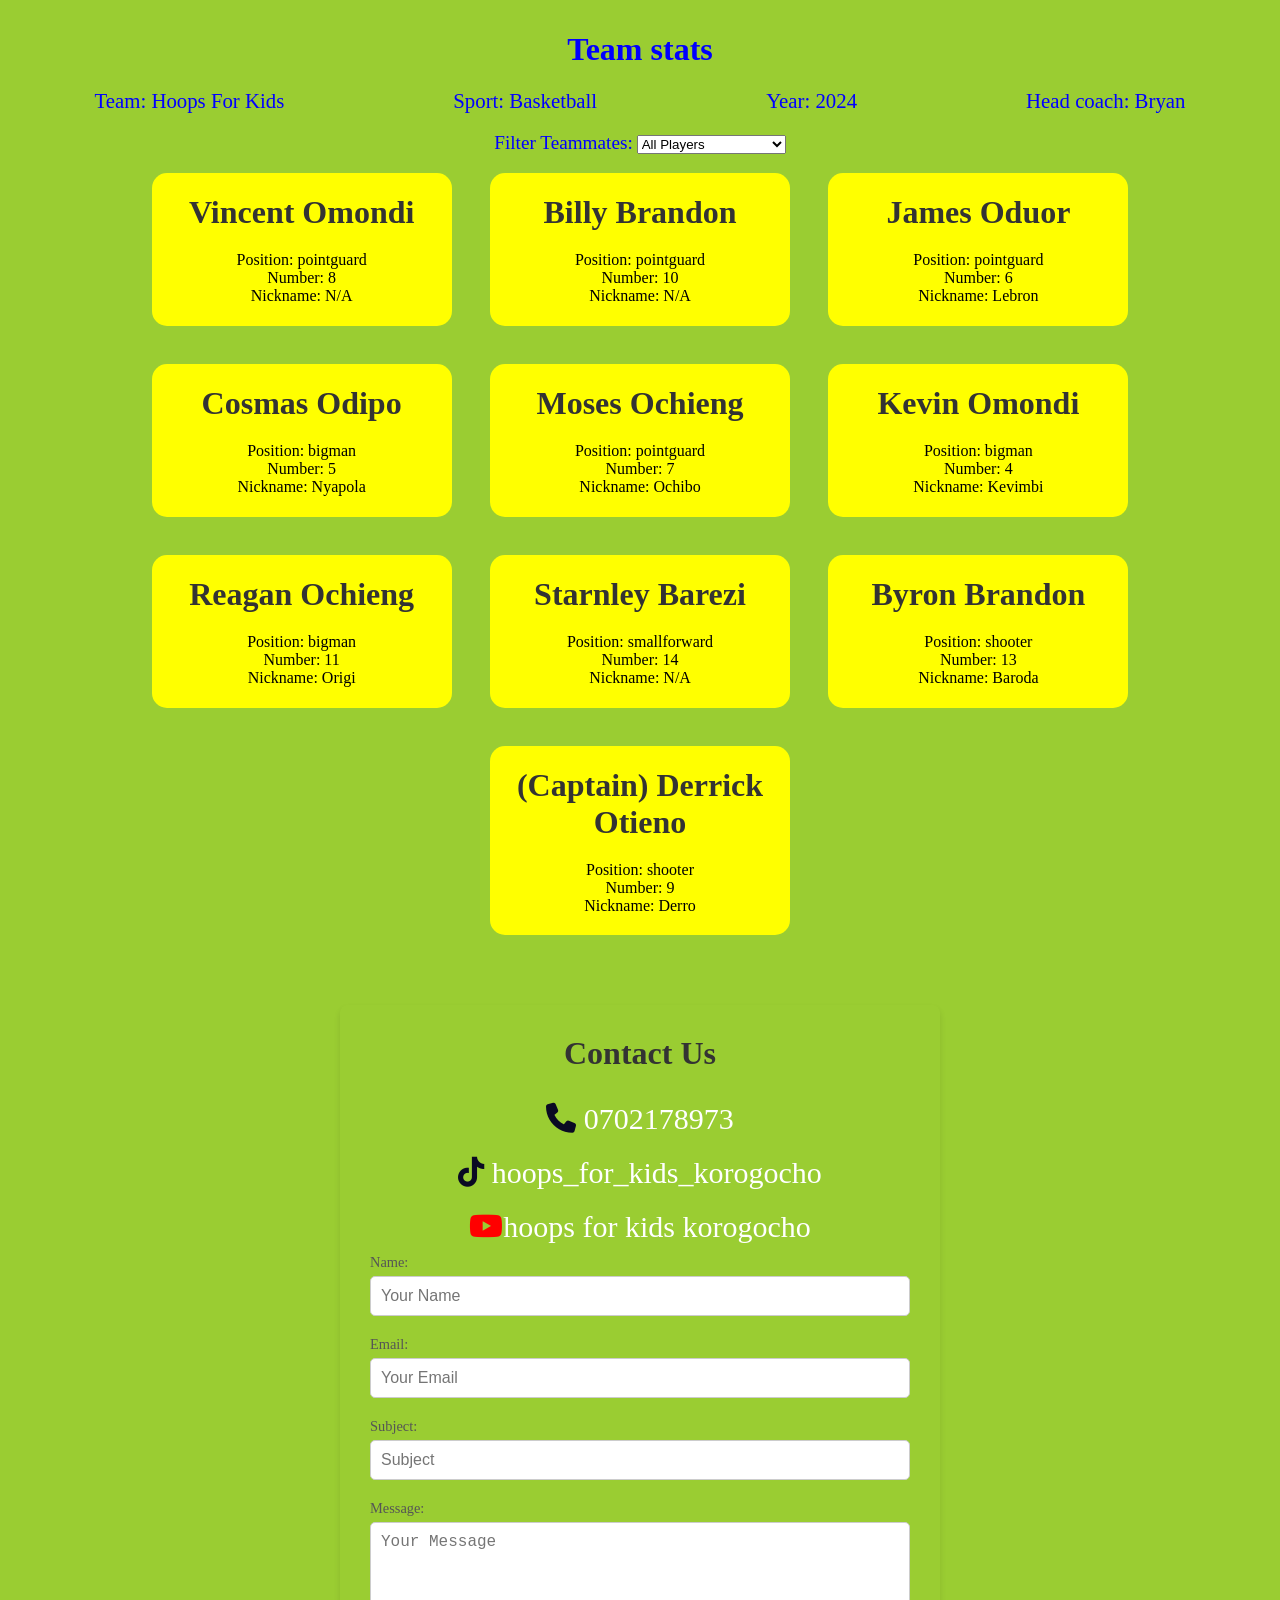
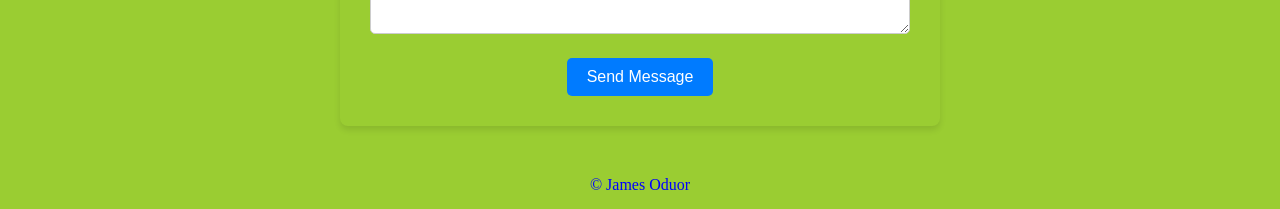
==== index.html @ febc2788 "Team Card Project Codes" ====
<!DOCTYPE html>
<html lang="en">
  <head>
    <meta charset="UTF-8" />
    <meta http-equiv="X-UA-Compatible" content="IE=edge" />
    <meta name="viewport" content="width=device-width, initial-scale=1.0" />
    <title>
   Basketball Team
    </title>
    <link rel="stylesheet" href="styles.css" />
    <link rel="stylesheet" href="https://cdnjs.cloudflare.com/ajax/libs/font-awesome/6.7.1/css/all.min.css" >
  <body>
    <h1 class="title">Team stats</h1>
    <main>
      <div class="team-stats">
        <p>Team: <span id="team"></span></p>
        <p>Sport: <span id="sport"></span></p>
        <p>Year: <span id="year"></span></p>
        <p>Head coach: <span id="head-coach"></span></p>
      </div>
      <label class="options-label" for="players">Filter Teammates:</label>
      <select name="players" id="players">
        <option value="all">All Players</option>
        <option value="nickname">Nicknames</option>
        <option value="pointguard">Position pointguard</option>
        <option value="shooter">Position shooter</option>
        <option value="defender">Position smallforward</option>
        <option value="bigman">Position bigman</option>
      </select>
      <div class="cards" id="player-cards">
        <div class="player-card">
          <h2>Vincent Omondi</h2>
          <p>Position: pointguard</p>
          <p>Number: 8</p>
          <p>Nickname: N/A</p>
          
        </div>
        <div class="player-card">
          <h2>Billy Brandon</h2>
          <p>Position: pointguard</p>
          <p>Number: 10</p>
          <p>Nickname: N/A</p>
        </div>
        <div class="player-card">
          <h2>James Oduor</h2>
          <p>Position: pointguard</p>
          <p>Number: 6</p>
          <p>Nickname: Lebron</p>
        </div>
        <div class="player-card">
          <h2>Cosmas Odipo</h2>
          <p>Position: bigman</p>
          <p>Number: 5</p>
          <p>Nickname: Nyapola</p>
        </div>
        <div class="player-card">
          <h2>Moses Ochieng</h2>
          <p>Position: pointguard</p>
          <p>Number: 7</p>
          <p>Nickname: Ochibo</p>
        </div>
        <div class="player-card">
          <h2>Kevin Omondi</h2>
          <p>Position: bigman</p>
          <p>Number: 4</p>
          <p>Nickname: Kevimbi</p>
        </div>
        <div class="player-card">
          <h2>Reagan Ochieng</h2>
          <p>Position: bigman</p>
          <p>Number: 11</p>
          <p>Nickname: Origi</p>
        </div>
        <div class="player-card">
          <h2>Starnley Barezi</h2>
          <p>Position: smallforward</p>
          <p>Number: 14</p>
          <p>Nickname: N/A</p>
        </div>
        <div class="player-card">
          <h2>Byron Brandon</h2>
          <p>Position: shooter</p>
          <p>Number: 13</p>
          <p>Nickname: Baroda</p>
        </div>
        <div class="player-card">
          <h2>(Captain) Derrick Otieno</h2>
          <p>Position: shooter</p>
          <p>Number: 9</p>
          <p>Nickname: Derro</p>
        </div>
      </div>
      <section class="contact-section">
        <div class="container">
            <h2>Contact Us</h2>
            <div class="bbbp"><p class="Number"><i class="fa-solid fa-phone"></i> 0702178973</p></div>
           <div class="bbbs"> <p class="Number"><i class="fa-brands fa-tiktok"></i> hoops_for_kids_korogocho</p></div>
            <div class="bbb"> <p class="Number"> <a href="https://www.tiktok.com/@hoops_for_kids_korogocho"><i class="fa-brands fa-youtube" ></i></a>hoops for kids korogocho</p></div>
            <form action="#" method="POST" class="contact-form" name="submit-to-google-sheet">
                <div class="form-group">
                    <label for="name">Name:</label>
                    <input type="text" id="name" name="Name" placeholder="Your Name" required>
                </div>
                <div class="form-group">
                    <label for="email">Email:</label>
                    <input type="email" id="email" name="Email" placeholder="Your Email" required>
                </div>
                <div class="form-group">
                    <label for="subject">Subject:</label>
                    <input type="text" id="subject" name="Subject" placeholder="Subject">
                </div>
                <div class="form-group">
                    <label for="message">Message:</label>
                    <textarea id="message" name="Message" rows="5" placeholder="Your Message" required></textarea>
                </div>
                <button type="submit" class="btn-submit">Send Message</button>
            </form>
        </div>
    </section>
    </main>
     <footer>&copy; James Oduor</footer>
    <script src="./script.js"></script>
    <script>
      const scriptURL = 'https://script.google.com/macros/s/AKfycbw6HFYW-V9GIsM4LPkhGt0W3wH5B_0111WkeVKZEfhX_CQF2clvsJaLGLYJVA94cMaN9A/exec'
      const form = document.forms['submit-to-google-sheet']
    
      form.addEventListener('submit', e => {
        e.preventDefault()
        fetch(scriptURL, { method: 'POST', body: new FormData(form)})
          .then(response => console.log('Success!', response))
          .catch(error => console.error('Error!', error.message))
      })
    </script>
  </body>
  
</html>
---- styles.css ----
*,
*::before,
*::after {
  box-sizing: border-box;
  margin: 0;
  padding: 0;
}

:root {
  --dark-grey: #0a0a23;
  --light-grey: #f5f6f7;
  --white: #ffffff;
  --black: #00000076;
}

body {
  background-color: yellowgreen;
  text-align: center;
  padding: 10px;
}

.title,
.options-label,
.team-stats,
footer {
  color: blue;
}

.title {
  margin: 1.3rem 0;
}

.team-stats {
  display: flex;
  justify-content: space-around;
  flex-wrap: wrap;
  font-size: 1.3rem;
  margin: 1.2rem 0;
}

.options-label {
  font-size: 1.2rem;
}

.cards {
  display: flex;
  flex-wrap: wrap;
  justify-content: center;
  align-items: center;
}

.player-card {
  background-color: yellow;
  padding: 1.3rem;
  margin: 1.2rem;
  width: 300px;
  border-radius: 15px;
}

@media (max-width: 768px) {
  .team-stats {
    flex-direction: column;
  }
}
.player-card:hover{
  color: blue;
  background: local;
  transform: translateY(-10px);
  transition: 0.5s
}
.contact-section {
  padding: 50px 20px;
  text-align: center;
}

.container {
  max-width: 600px;
  margin: 0 auto;
  box-shadow: 0 4px 6px rgba(0, 0, 0, 0.1);
  border-radius: 8px;
  padding: 30px;
}

h2 {
  font-size: 2rem;
  margin-bottom: 20px;
  color: #333333;
}

.contact-form .form-group {
  margin-bottom: 20px;
  text-align: left;
}

.contact-form label {
  display: block;
  font-size: 0.9rem;
  margin-bottom: 5px;
  color: #555555;
}

.contact-form input,
.contact-form textarea {
  width: 100%;
  padding: 10px;
  font-size: 1rem;
  border: 1px solid #cccccc;
  border-radius: 5px;
  outline: none;
  transition: border-color 0.3s;
}

.contact-form input:focus,
.contact-form textarea:focus {
  border-color: #007BFF;
}

.btn-submit {
  padding: 10px 20px;
  font-size: 1rem;
  background-color: #007BFF;
  color: #ffffff;
  border: none;
  border-radius: 5px;
  cursor: pointer;
  transition: background-color 0.3s;
}

.btn-submit:hover {
  background-color: #0056b3;
}
.Number{
  padding: 10px 20px;
  font-size: 30px;
  color: #ffffff;
  border: none;
  border-radius: 5px;
}
.bbb i{
  color: red;
}
.bbbs i{
  color: #0a0a23;
}
.bbbp i{
  color: #0a0a23;
}
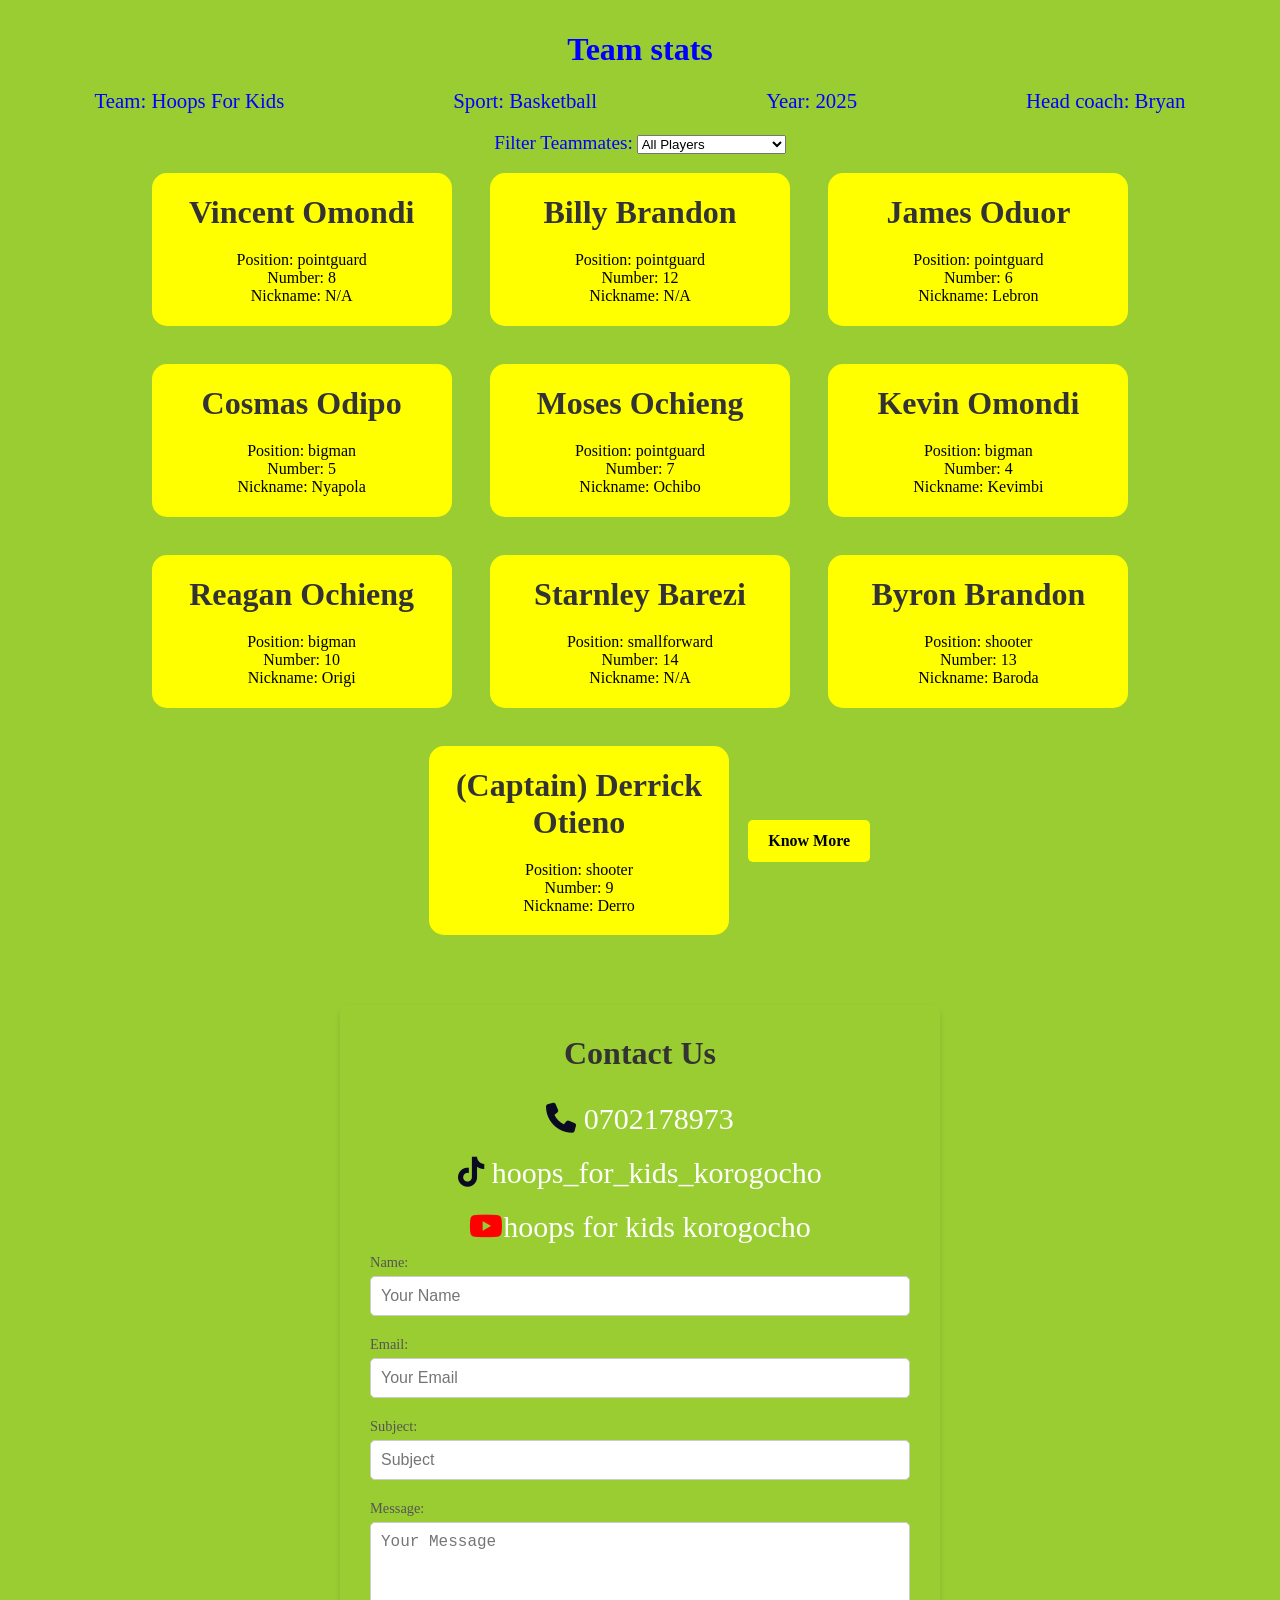
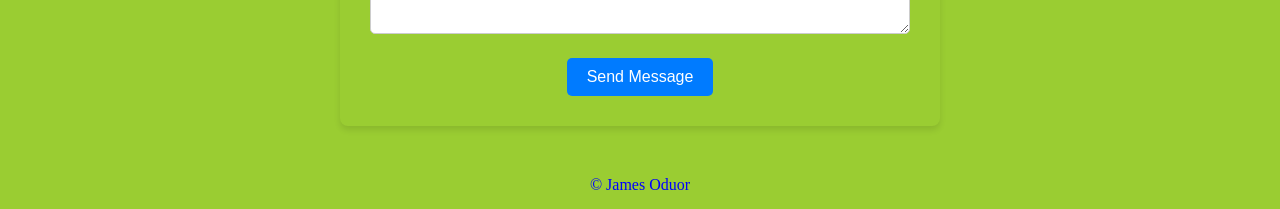
==== commit 365daff5: "done" ====
--- a/index.html
+++ b/index.html
@@ -38,7 +38,7 @@
         <div class="player-card">
           <h2>Billy Brandon</h2>
           <p>Position: pointguard</p>
-          <p>Number: 10</p>
+          <p>Number: 12</p>
           <p>Nickname: N/A</p>
         </div>
         <div class="player-card">
@@ -68,7 +68,7 @@
         <div class="player-card">
           <h2>Reagan Ochieng</h2>
           <p>Position: bigman</p>
-          <p>Number: 11</p>
+          <p>Number: 10</p>
           <p>Nickname: Origi</p>
         </div>
         <div class="player-card">
@@ -89,6 +89,9 @@
           <p>Number: 9</p>
           <p>Nickname: Derro</p>
         </div>
+      <div>
+        <a href="https://github.com/James-Oduor/basketball/blob/main/README.md" class="styled-link">Know More</a>
+      </div>
       </div>
       <section class="contact-section">
         <div class="container">
--- a/styles.css
+++ b/styles.css
@@ -56,6 +56,30 @@
   width: 300px;
   border-radius: 15px;
 }
+.styled-link {
+  display: block; 
+  width: fit-content; 
+  margin: 10px auto;  
+  padding: 12px 20px;
+  background-color: yellow;
+  color: black;
+  text-decoration: none;
+  font-weight: bold;
+  border-radius: 5px;
+  text-align: center;
+  transition: background-color 0.5s ease, transform 0.5s ease;
+}
+
+.styled-link:hover {
+  background-color: #0056b3;
+  transform: scale(1.05);
+  color: white;
+}
+
+.styled-link:active {
+  background-color: #004494;
+  transform: scale(0.95);
+}
 
 @media (max-width: 768px) {
   .team-stats {
@@ -71,6 +95,9 @@
 .contact-section {
   padding: 50px 20px;
   text-align: center;
+}
+.contact-section:hover{
+color:#0a0a23;
 }
 
 .container {
@@ -144,4 +171,5 @@
 }
 .bbbp i{
   color: #0a0a23;
-}+}
+
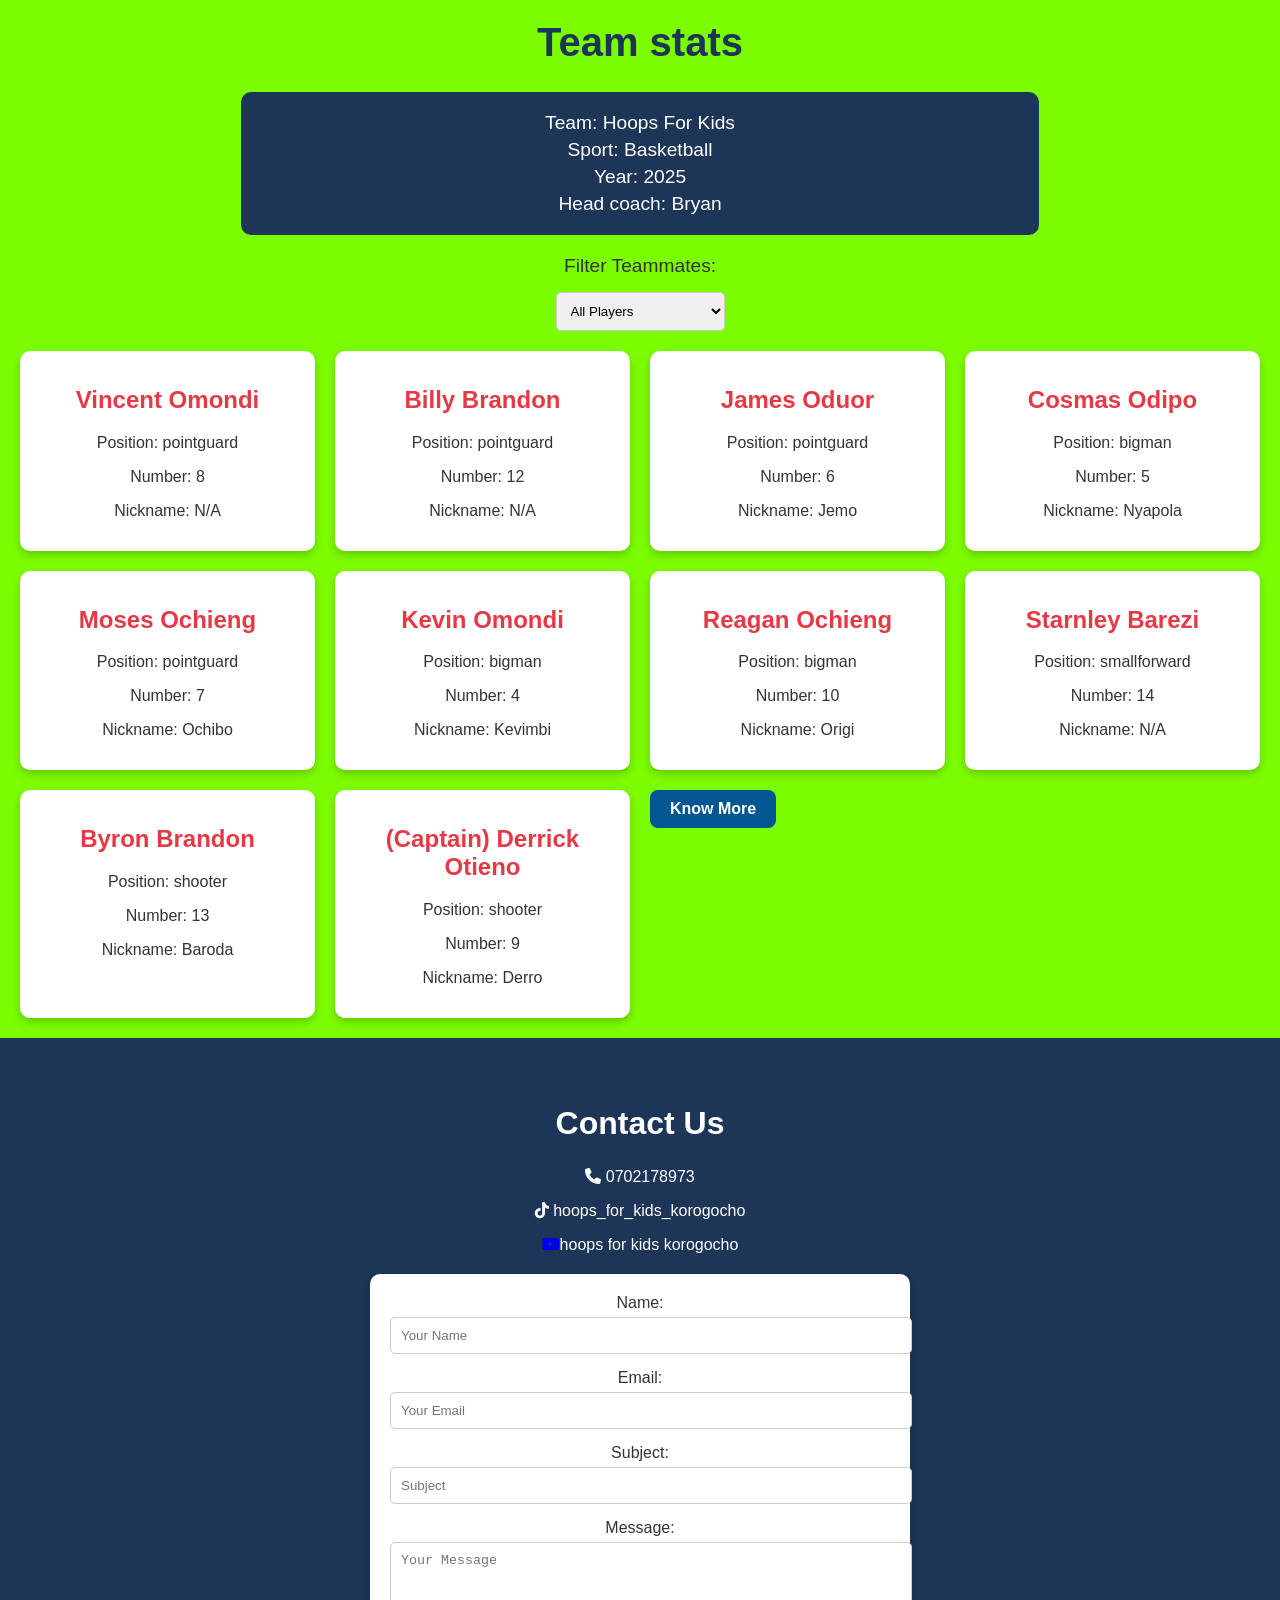
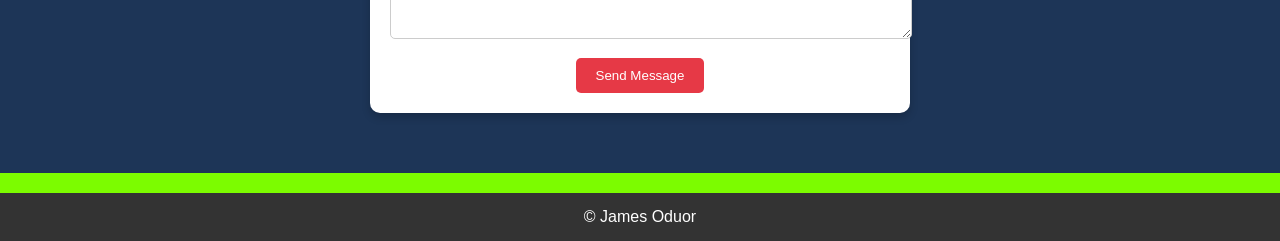
==== commit cc9e3a8d: "Initial commit" ====
--- a/index.html
+++ b/index.html
@@ -45,7 +45,7 @@
           <h2>James Oduor</h2>
           <p>Position: pointguard</p>
           <p>Number: 6</p>
-          <p>Nickname: Lebron</p>
+          <p>Nickname: Jemo</p>
         </div>
         <div class="player-card">
           <h2>Cosmas Odipo</h2>
@@ -90,7 +90,7 @@
           <p>Nickname: Derro</p>
         </div>
       <div>
-        <a href="https://github.com/James-Oduor/basketball/blob/main/README.md" class="styled-link">Know More</a>
+        <a href="knowmore.html" class="styled-link">Know More</a>
       </div>
       </div>
       <section class="contact-section">
@@ -136,4 +136,4 @@
     </script>
   </body>
   
-</html>
+</html>
--- a/styles.css
+++ b/styles.css
@@ -1,175 +1,222 @@
-*,
-*::before,
-*::after {
-  box-sizing: border-box;
+
+body {
+  font-family: 'Arial', sans-serif;
+ background-color: lawngreen;
+  background-size: cover;
+  color: #333;
   margin: 0;
   padding: 0;
 }
 
-:root {
-  --dark-grey: #0a0a23;
-  --light-grey: #f5f6f7;
-  --white: #ffffff;
-  --black: #00000076;
-}
-
-body {
-  background-color: yellowgreen;
-  text-align: center;
+.title {
+  text-align: center;
+  font-size: 2.5rem;
+  color: #1d3557;
+  margin-top: 20px;
+}
+
+.team-stats {
+  background: #1d3557;
+  color: white;
+  padding: 15px;
+  border-radius: 10px;
+  text-align: center;
+  margin: 20px auto;
+  width: 60%;
+}
+
+.team-stats p {
+  font-size: 1.2rem;
+  margin: 5px 0;
+}
+
+
+.cards {
+  display: grid;
+  grid-template-columns: repeat(auto-fit, minmax(250px, 1fr));
+  gap: 20px;
+  padding: 20px;
+  justify-content: center;
+}
+.player-card {
+  background: white;
+  border-radius: 10px;
+  padding: 15px;
+  box-shadow: 0px 4px 8px rgba(0, 0, 0, 0.2);
+  text-align: center;
+  transition: transform 0.3s ease;
+}
+
+.player-card:hover {
+  transform: scale(1.05);
+  background-image: url('images/image.png');
+  background-size: cover;
+  background-position: center;
+}
+
+
+.player-card h2 {
+  color: #e63946;
+  font-size: 1.5rem;
+}
+
+
+.options-label {
+  display: block;
+  text-align: center;
+  font-size: 1.2rem;
+  margin: 15px 0;
+}
+
+select {
+  display: block;
+  margin: 0 auto;
   padding: 10px;
-}
-
-.title,
-.options-label,
-.team-stats,
-footer {
-  color: blue;
-}
-
-.title {
-  margin: 1.3rem 0;
-}
-
-.team-stats {
-  display: flex;
-  justify-content: space-around;
-  flex-wrap: wrap;
-  font-size: 1.3rem;
-  margin: 1.2rem 0;
-}
-
-.options-label {
-  font-size: 1.2rem;
-}
-
-.cards {
-  display: flex;
-  flex-wrap: wrap;
-  justify-content: center;
-  align-items: center;
-}
-
-.player-card {
-  background-color: yellow;
-  padding: 1.3rem;
-  margin: 1.2rem;
-  width: 300px;
-  border-radius: 15px;
-}
-.styled-link {
-  display: block; 
-  width: fit-content; 
-  margin: 10px auto;  
-  padding: 12px 20px;
-  background-color: yellow;
-  color: black;
-  text-decoration: none;
-  font-weight: bold;
   border-radius: 5px;
-  text-align: center;
-  transition: background-color 0.5s ease, transform 0.5s ease;
-}
-
-.styled-link:hover {
-  background-color: #0056b3;
-  transform: scale(1.05);
-  color: white;
-}
-
-.styled-link:active {
-  background-color: #004494;
-  transform: scale(0.95);
-}
-
-@media (max-width: 768px) {
-  .team-stats {
-    flex-direction: column;
-  }
-}
-.player-card:hover{
-  color: blue;
-  background: local;
-  transform: translateY(-10px);
-  transition: 0.5s
-}
+  border: 1px solid #ccc;
+}
+
+
 .contact-section {
-  padding: 50px 20px;
-  text-align: center;
-}
-.contact-section:hover{
-color:#0a0a23;
-}
-
-.container {
-  max-width: 600px;
-  margin: 0 auto;
-  box-shadow: 0 4px 6px rgba(0, 0, 0, 0.1);
-  border-radius: 8px;
-  padding: 30px;
-}
-
-h2 {
+  background: #1d3557;
+  color: white;
+  padding: 40px 20px;
+  text-align: center;
+}
+
+.contact-section h2 {
   font-size: 2rem;
-  margin-bottom: 20px;
-  color: #333333;
+}
+
+.contact-form {
+  max-width: 500px;
+  margin: 20px auto;
+  background: white;
+  padding: 20px;
+  border-radius: 10px;
+  box-shadow: 0px 4px 8px rgba(0, 0, 0, 0.2);
 }
 
 .contact-form .form-group {
-  margin-bottom: 20px;
-  text-align: left;
+  margin-bottom: 15px;
 }
 
 .contact-form label {
   display: block;
-  font-size: 0.9rem;
+  font-size: 1rem;
+  color: #333;
   margin-bottom: 5px;
-  color: #555555;
 }
 
 .contact-form input,
 .contact-form textarea {
   width: 100%;
   padding: 10px;
-  font-size: 1rem;
-  border: 1px solid #cccccc;
   border-radius: 5px;
-  outline: none;
-  transition: border-color 0.3s;
-}
-
-.contact-form input:focus,
-.contact-form textarea:focus {
-  border-color: #007BFF;
+  border: 1px solid #ccc;
 }
 
 .btn-submit {
+  background: #e63946;
+  color: white;
   padding: 10px 20px;
-  font-size: 1rem;
-  background-color: #007BFF;
-  color: #ffffff;
   border: none;
   border-radius: 5px;
   cursor: pointer;
-  transition: background-color 0.3s;
+  transition: background 0.3s;
 }
 
 .btn-submit:hover {
-  background-color: #0056b3;
-}
-.Number{
+  background: #d62828;
+}
+
+
+footer {
+  text-align: center;
+  padding: 15px;
+  background: #333;
+  color: white;
+  margin-top: 20px;
+}
+.styled-link {
+  display: inline-block;
+  background-color: #005792;
+  color: #fff;
+  text-decoration: none;
   padding: 10px 20px;
-  font-size: 30px;
-  color: #ffffff;
-  border: none;
-  border-radius: 5px;
-}
-.bbb i{
-  color: red;
-}
-.bbbs i{
-  color: #0a0a23;
-}
-.bbbp i{
-  color: #0a0a23;
-}
-
+  border-radius: 8px;
+  font-weight: 600;
+  transition: background-color 0.3s ease, transform 0.2s ease;
+}
+
+.styled-link:hover {
+  background-color: #003f5c;
+  transform: scale(1.05);
+  text-decoration: none;
+}
+
+.styled-link:active {
+  transform: scale(0.98);
+}
+
+
+@media (max-width: 768px) {
+  body {
+    background-size: cover;
+  }
+
+  .title {
+    font-size: 2rem;
+  }
+
+  .team-stats {
+    width: 90%;
+    font-size: 1rem;
+  }
+
+  .cards {
+    grid-template-columns: repeat(auto-fit, minmax(200px, 1fr));
+    padding: 10px;
+  }
+
+  .player-card {
+    padding: 10px;
+  }
+
+  .player-card h2 {
+    font-size: 1.2rem;
+  }
+
+
+  .contact-section {
+    padding: 20px;
+  }
+
+  .contact-form {
+    max-width: 100%;
+    padding: 15px;
+  }
+
+  .contact-form input,
+  .contact-form textarea {
+    font-size: 0.9rem;
+  }
+
+  .btn-submit {
+    font-size: 1rem;
+    padding: 8px;
+  }
+
+  
+  .success-message {
+    font-size: 1rem;
+    width: 80%;
+    padding: 8px;
+  }
+
+
+  footer {
+    font-size: 0.9rem;
+    padding: 10px;
+  }
+}
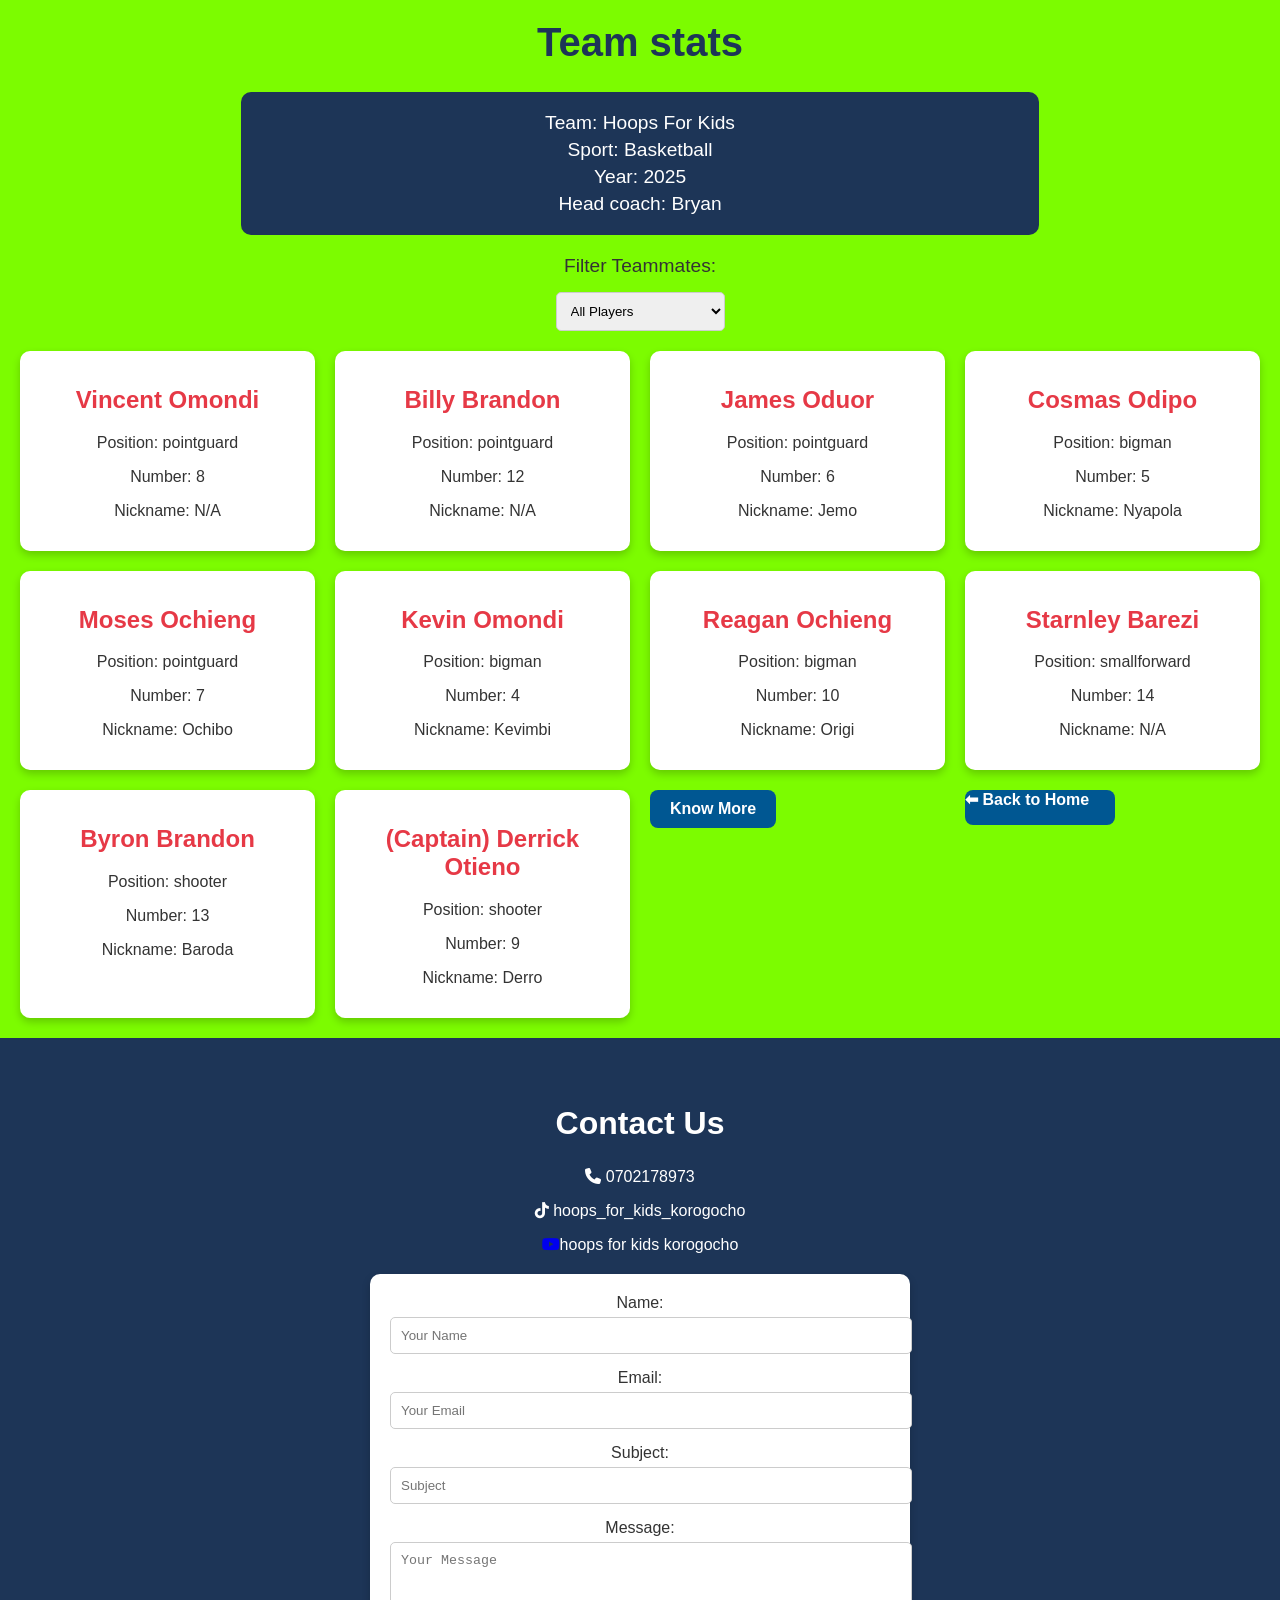
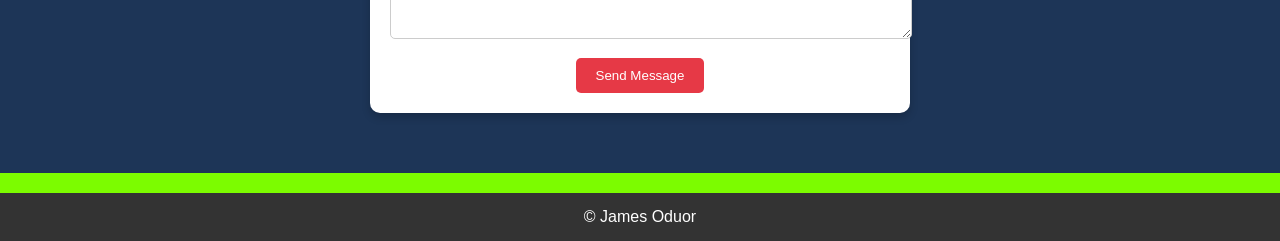
==== commit 1701353d: "done" ====
--- a/index.html
+++ b/index.html
@@ -92,6 +92,7 @@
       <div>
         <a href="knowmore.html" class="styled-link">Know More</a>
       </div>
+                  <a href="https://hfk-website.netlify.app/" class="styled-link-2">⬅ Back to Home</a>
       </div>
       <section class="contact-section">
         <div class="container">
--- a/styles.css
+++ b/styles.css
@@ -148,6 +148,22 @@
   font-weight: 600;
   transition: background-color 0.3s ease, transform 0.2s ease;
 }
+.styled-link-2 {
+  display: inline-block;
+  background-color: #005792;
+  color: #fff;
+  text-decoration: none;
+  height: 35px;
+  width: 150px;
+  font-weight: 600;
+  border-radius: 8px;
+  transition: background-color 0.3s ease, transform 0.2s ease;
+}
+.styled-link-2:hover {
+  background-color: #003f5c;
+  transform: scale(1.05);
+  text-decoration: none;
+}
 
 .styled-link:hover {
   background-color: #003f5c;
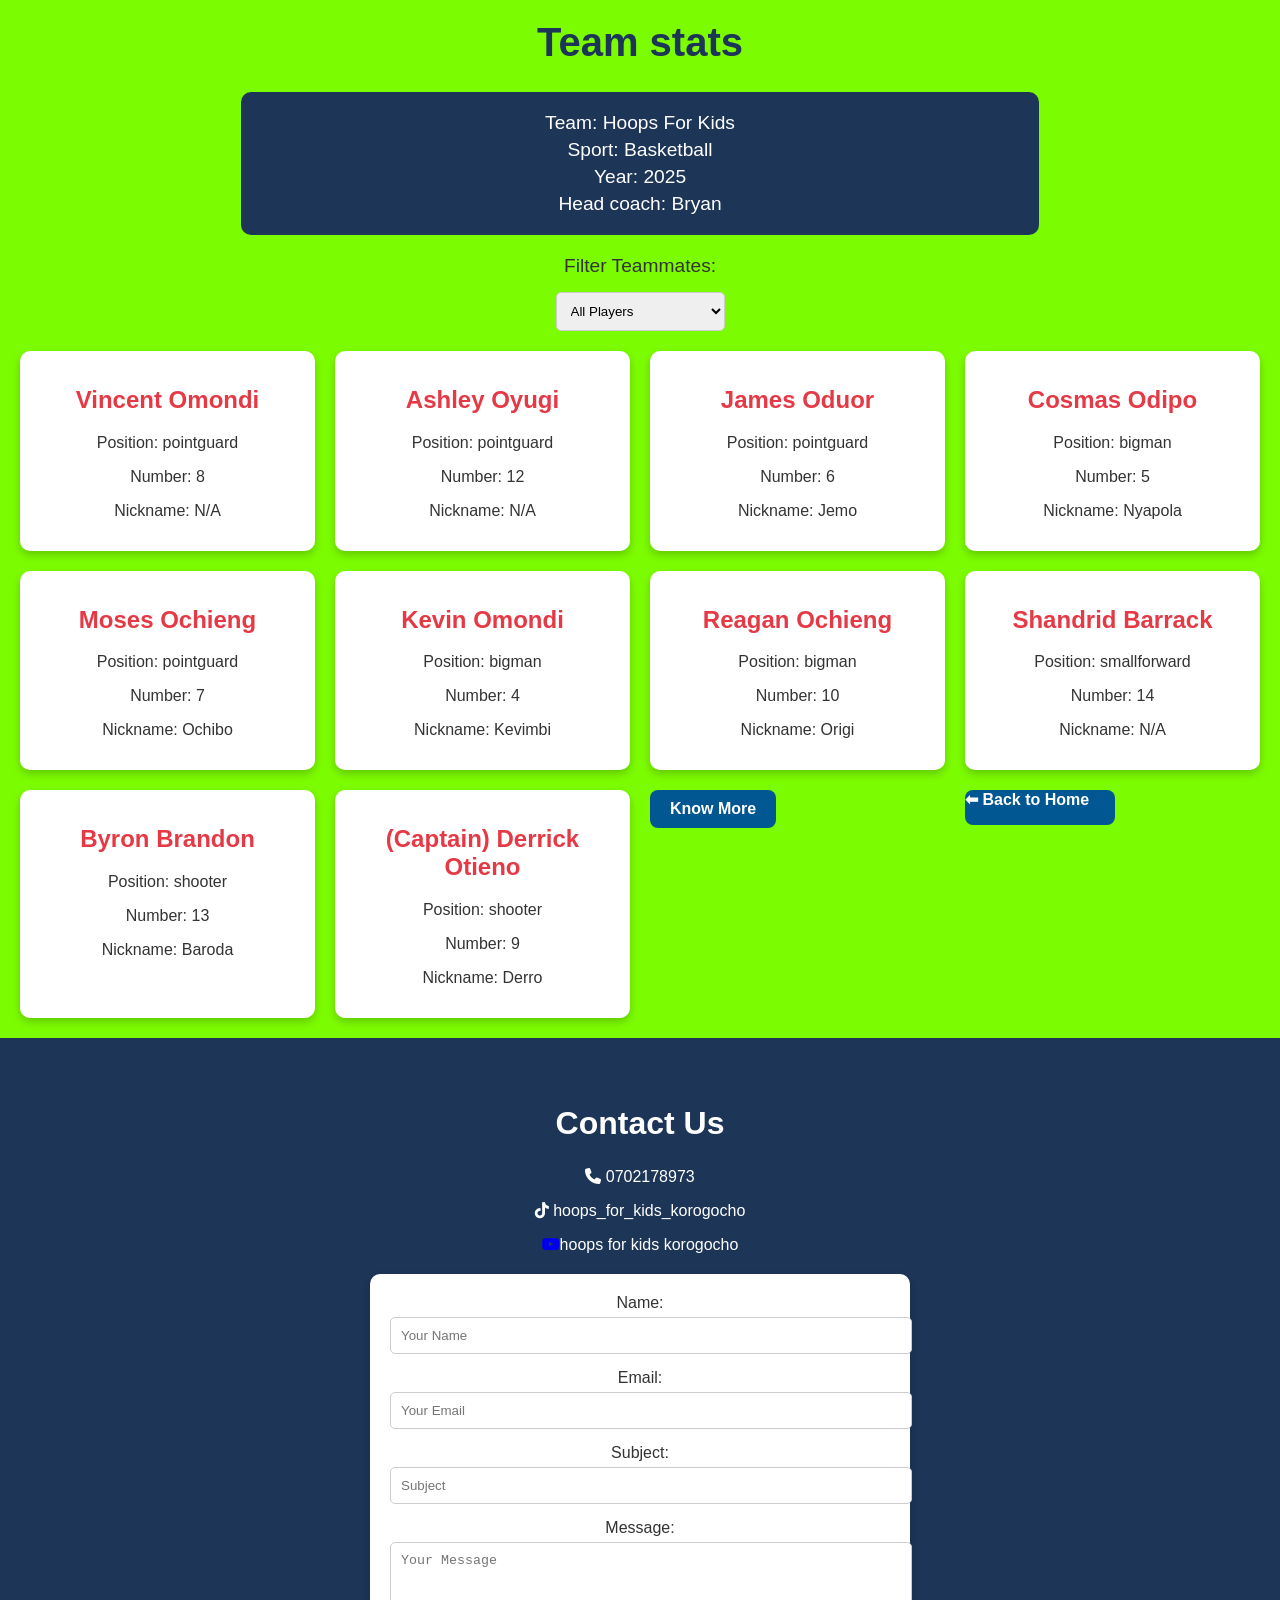
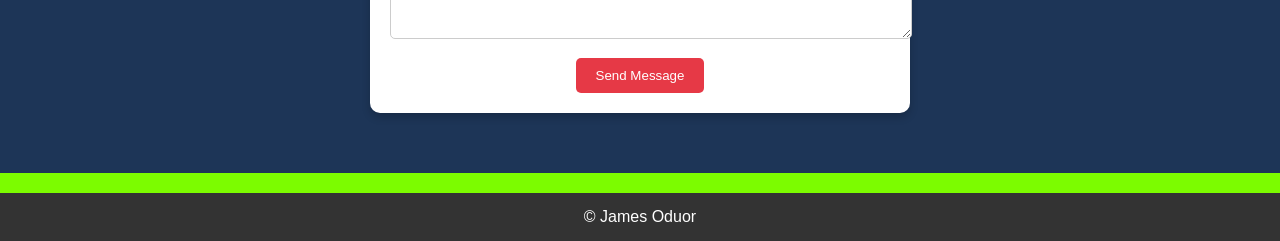
==== commit b19b76bd: "done" ====
--- a/index.html
+++ b/index.html
@@ -36,7 +36,7 @@
           
         </div>
         <div class="player-card">
-          <h2>Billy Brandon</h2>
+          <h2>Ashley Oyugi</h2>
           <p>Position: pointguard</p>
           <p>Number: 12</p>
           <p>Nickname: N/A</p>
@@ -72,7 +72,7 @@
           <p>Nickname: Origi</p>
         </div>
         <div class="player-card">
-          <h2>Starnley Barezi</h2>
+          <h2>Shandrid Barrack</h2>
           <p>Position: smallforward</p>
           <p>Number: 14</p>
           <p>Nickname: N/A</p>
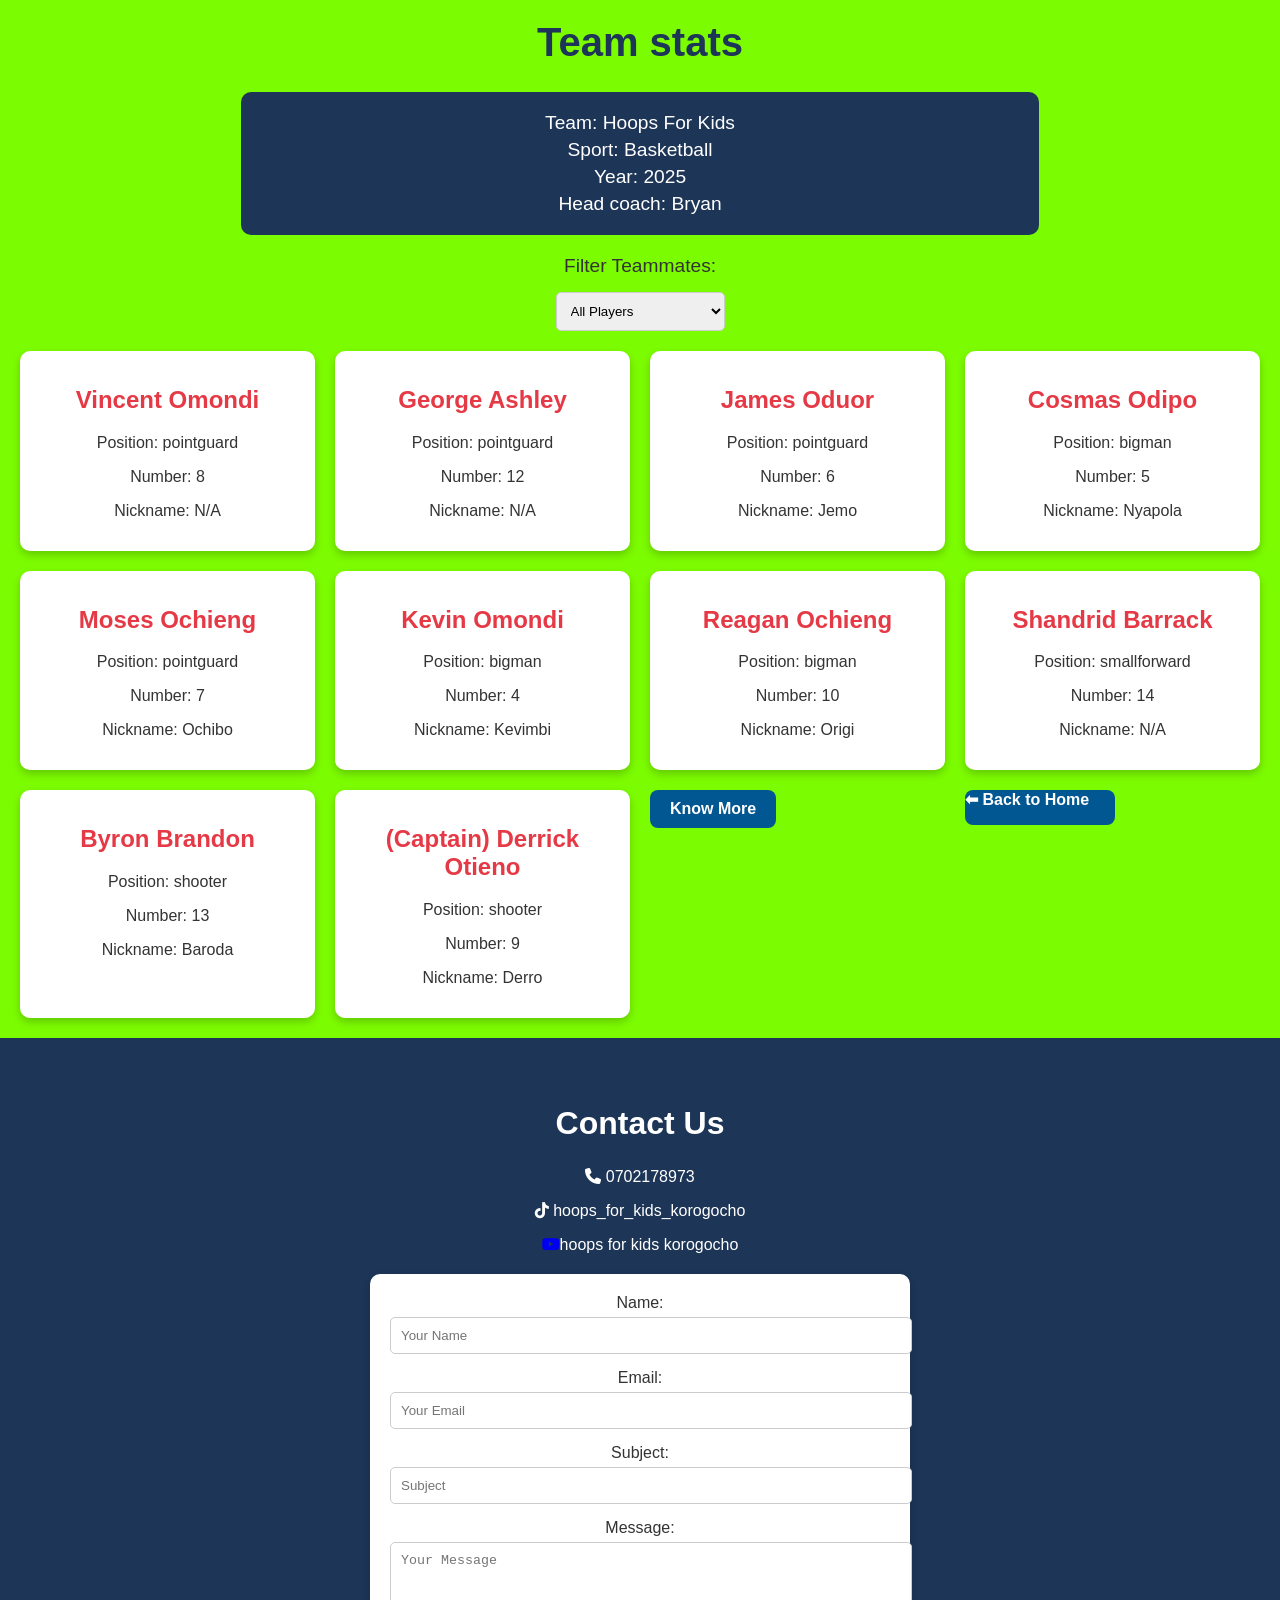
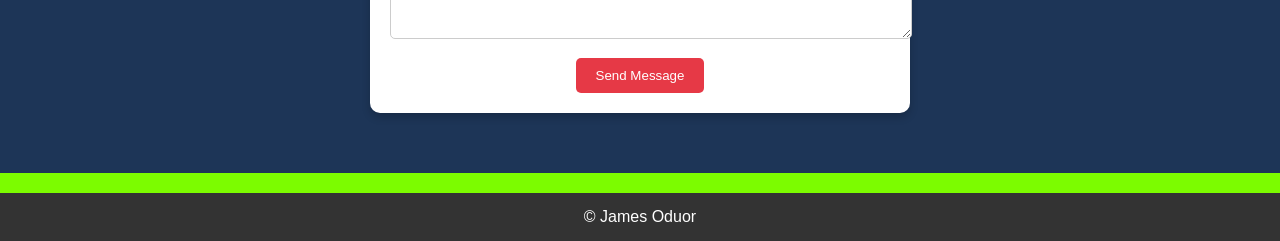
==== commit b0c68343: "done" ====
--- a/index.html
+++ b/index.html
@@ -36,7 +36,7 @@
           
         </div>
         <div class="player-card">
-          <h2>Ashley Oyugi</h2>
+          <h2>George Ashley</h2>
           <p>Position: pointguard</p>
           <p>Number: 12</p>
           <p>Nickname: N/A</p>
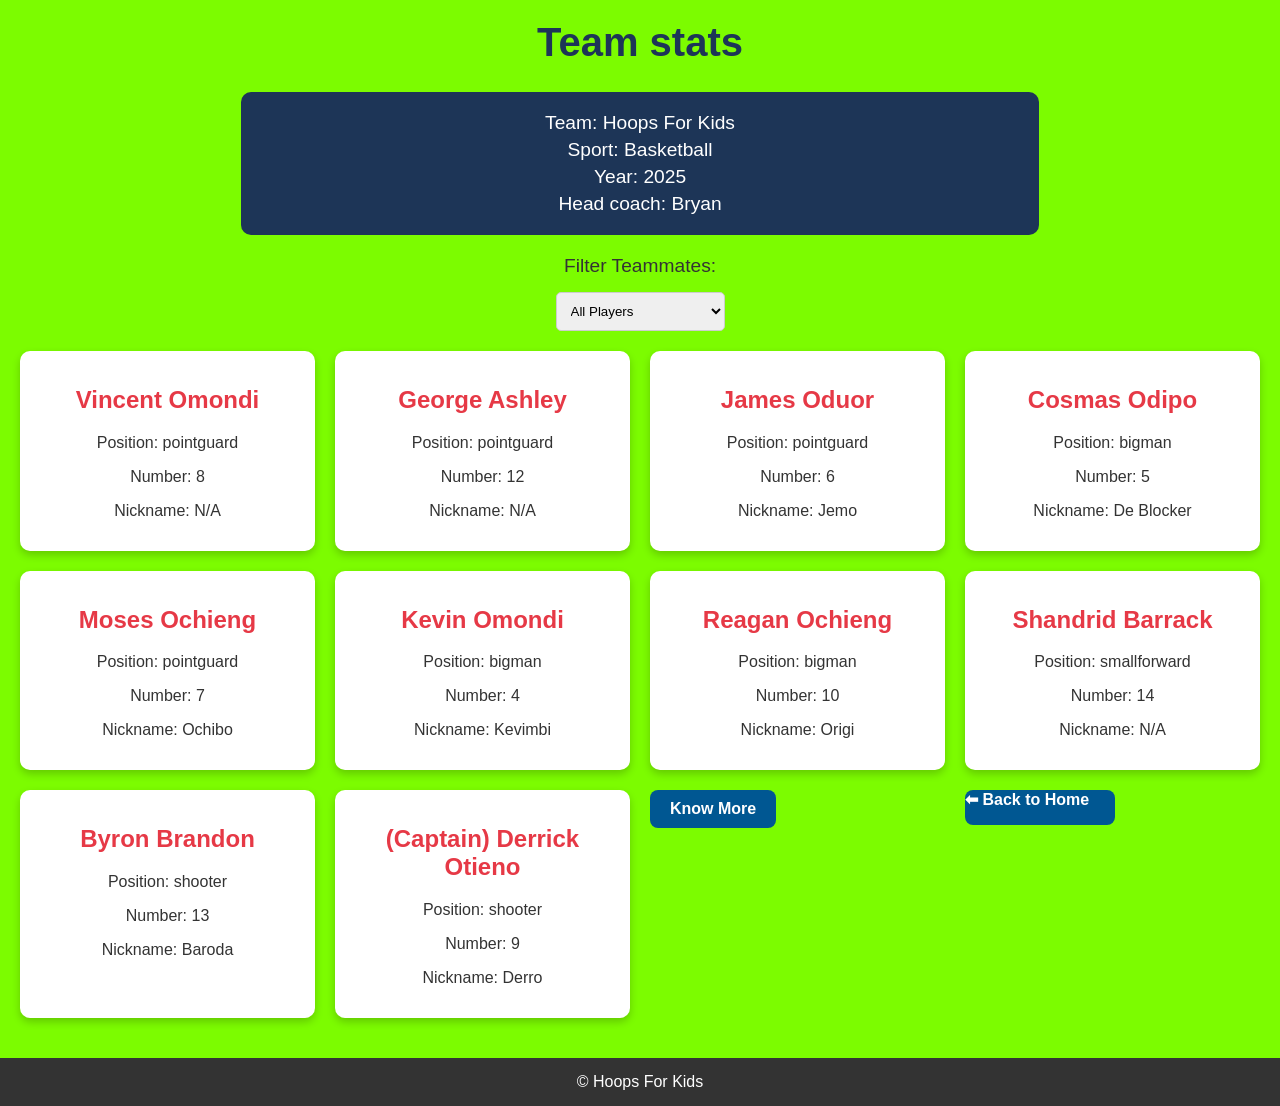
==== commit b7696250: "done" ====
--- a/index.html
+++ b/index.html
@@ -51,7 +51,7 @@
           <h2>Cosmas Odipo</h2>
           <p>Position: bigman</p>
           <p>Number: 5</p>
-          <p>Nickname: Nyapola</p>
+          <p>Nickname: De Blocker</p>
         </div>
         <div class="player-card">
           <h2>Moses Ochieng</h2>
@@ -92,37 +92,10 @@
       <div>
         <a href="knowmore.html" class="styled-link">Know More</a>
       </div>
-                  <a href="https://hfk-website.netlify.app/" class="styled-link-2">⬅ Back to Home</a>
+                  <a href="https://hoopsfor.netlify.app/" class="styled-link-2">⬅ Back to Home</a>
       </div>
-      <section class="contact-section">
-        <div class="container">
-            <h2>Contact Us</h2>
-            <div class="bbbp"><p class="Number"><i class="fa-solid fa-phone"></i> 0702178973</p></div>
-           <div class="bbbs"> <p class="Number"><i class="fa-brands fa-tiktok"></i> hoops_for_kids_korogocho</p></div>
-            <div class="bbb"> <p class="Number"> <a href="https://www.tiktok.com/@hoops_for_kids_korogocho"><i class="fa-brands fa-youtube" ></i></a>hoops for kids korogocho</p></div>
-            <form action="#" method="POST" class="contact-form" name="submit-to-google-sheet">
-                <div class="form-group">
-                    <label for="name">Name:</label>
-                    <input type="text" id="name" name="Name" placeholder="Your Name" required>
-                </div>
-                <div class="form-group">
-                    <label for="email">Email:</label>
-                    <input type="email" id="email" name="Email" placeholder="Your Email" required>
-                </div>
-                <div class="form-group">
-                    <label for="subject">Subject:</label>
-                    <input type="text" id="subject" name="Subject" placeholder="Subject">
-                </div>
-                <div class="form-group">
-                    <label for="message">Message:</label>
-                    <textarea id="message" name="Message" rows="5" placeholder="Your Message" required></textarea>
-                </div>
-                <button type="submit" class="btn-submit">Send Message</button>
-            </form>
-        </div>
-    </section>
-    </main>
-     <footer>&copy; James Oduor</footer>
+      
+     <footer>&copy; Hoops For Kids</footer>
     <script src="./script.js"></script>
     <script>
       const scriptURL = 'https://script.google.com/macros/s/AKfycbw6HFYW-V9GIsM4LPkhGt0W3wH5B_0111WkeVKZEfhX_CQF2clvsJaLGLYJVA94cMaN9A/exec'
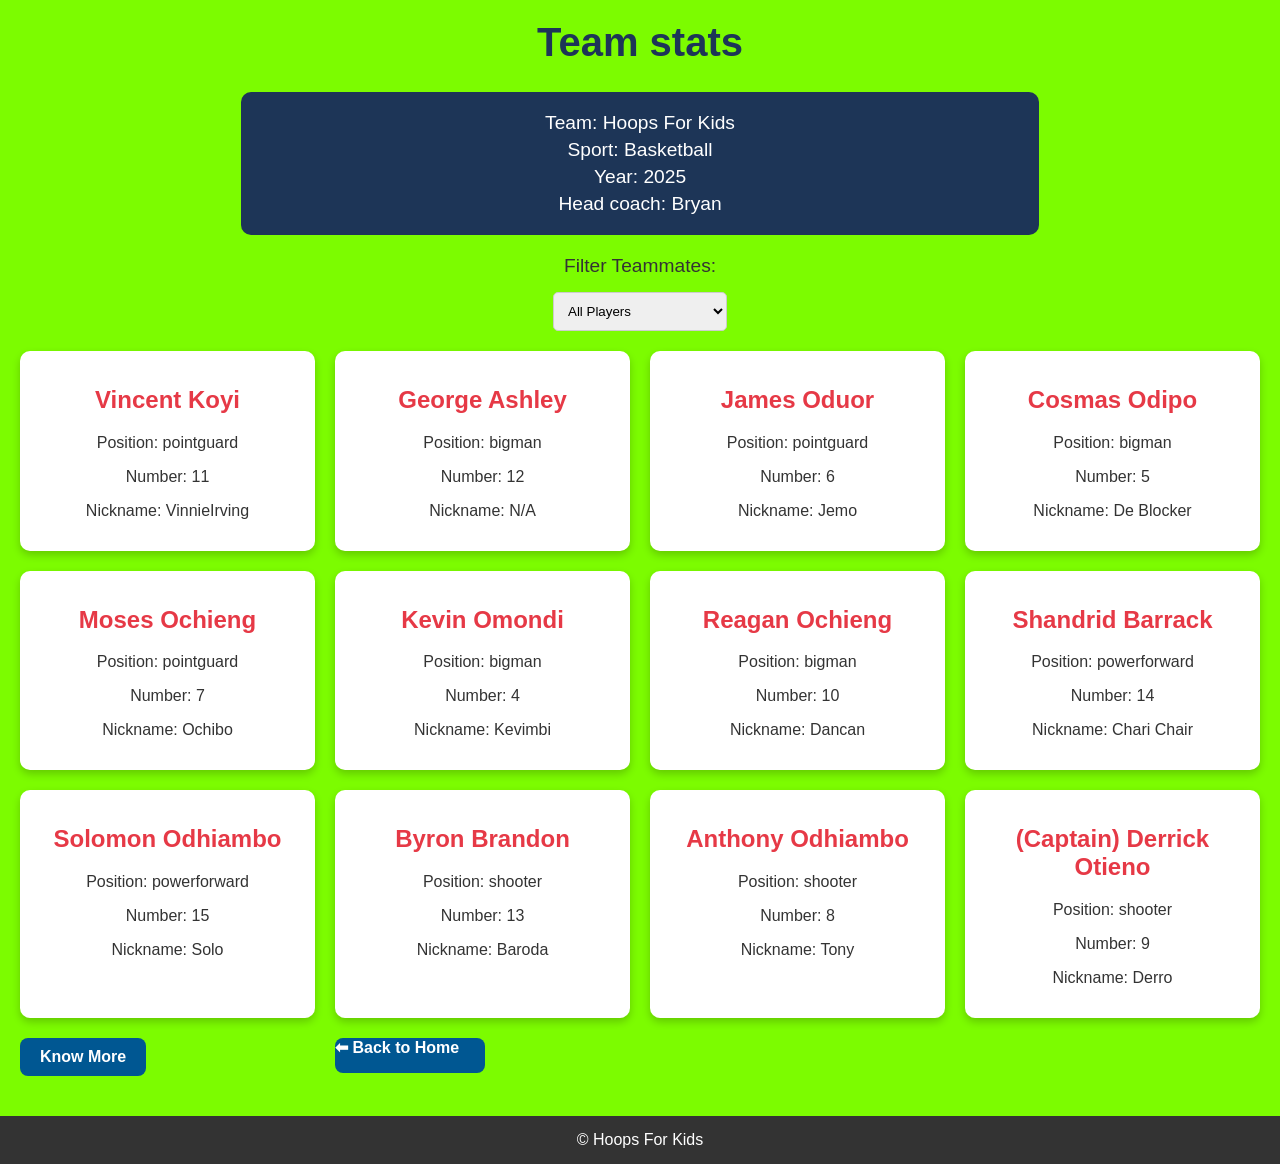
==== commit 16633915: "done" ====
--- a/index.html
+++ b/index.html
@@ -24,20 +24,20 @@
         <option value="nickname">Nicknames</option>
         <option value="pointguard">Position pointguard</option>
         <option value="shooter">Position shooter</option>
-        <option value="defender">Position smallforward</option>
+        <option value="defender">Position powerforward</option>
         <option value="bigman">Position bigman</option>
       </select>
       <div class="cards" id="player-cards">
         <div class="player-card">
-          <h2>Vincent Omondi</h2>
+          <h2>Vincent Koyi</h2>
           <p>Position: pointguard</p>
-          <p>Number: 8</p>
-          <p>Nickname: N/A</p>
+          <p>Number: 11</p>
+          <p>Nickname: VinnieIrving</p>
           
         </div>
         <div class="player-card">
           <h2>George Ashley</h2>
-          <p>Position: pointguard</p>
+          <p>Position: bigman</p>
           <p>Number: 12</p>
           <p>Nickname: N/A</p>
         </div>
@@ -69,19 +69,31 @@
           <h2>Reagan Ochieng</h2>
           <p>Position: bigman</p>
           <p>Number: 10</p>
-          <p>Nickname: Origi</p>
+          <p>Nickname: Dancan</p>
         </div>
         <div class="player-card">
           <h2>Shandrid Barrack</h2>
-          <p>Position: smallforward</p>
+          <p>Position: powerforward</p>
           <p>Number: 14</p>
-          <p>Nickname: N/A</p>
+          <p>Nickname: Chari Chair</p>
+        </div>
+        <div class="player-card">
+          <h2>Solomon Odhiambo</h2>
+          <p>Position: powerforward</p>
+          <p>Number: 15</p>
+          <p>Nickname: Solo</p>
         </div>
         <div class="player-card">
           <h2>Byron Brandon</h2>
           <p>Position: shooter</p>
           <p>Number: 13</p>
           <p>Nickname: Baroda</p>
+        </div>
+        <div class="player-card">
+          <h2>Anthony Odhiambo</h2>
+          <p>Position: shooter</p>
+          <p>Number: 8</p>
+          <p>Nickname: Tony</p>
         </div>
         <div class="player-card">
           <h2>(Captain) Derrick Otieno</h2>
